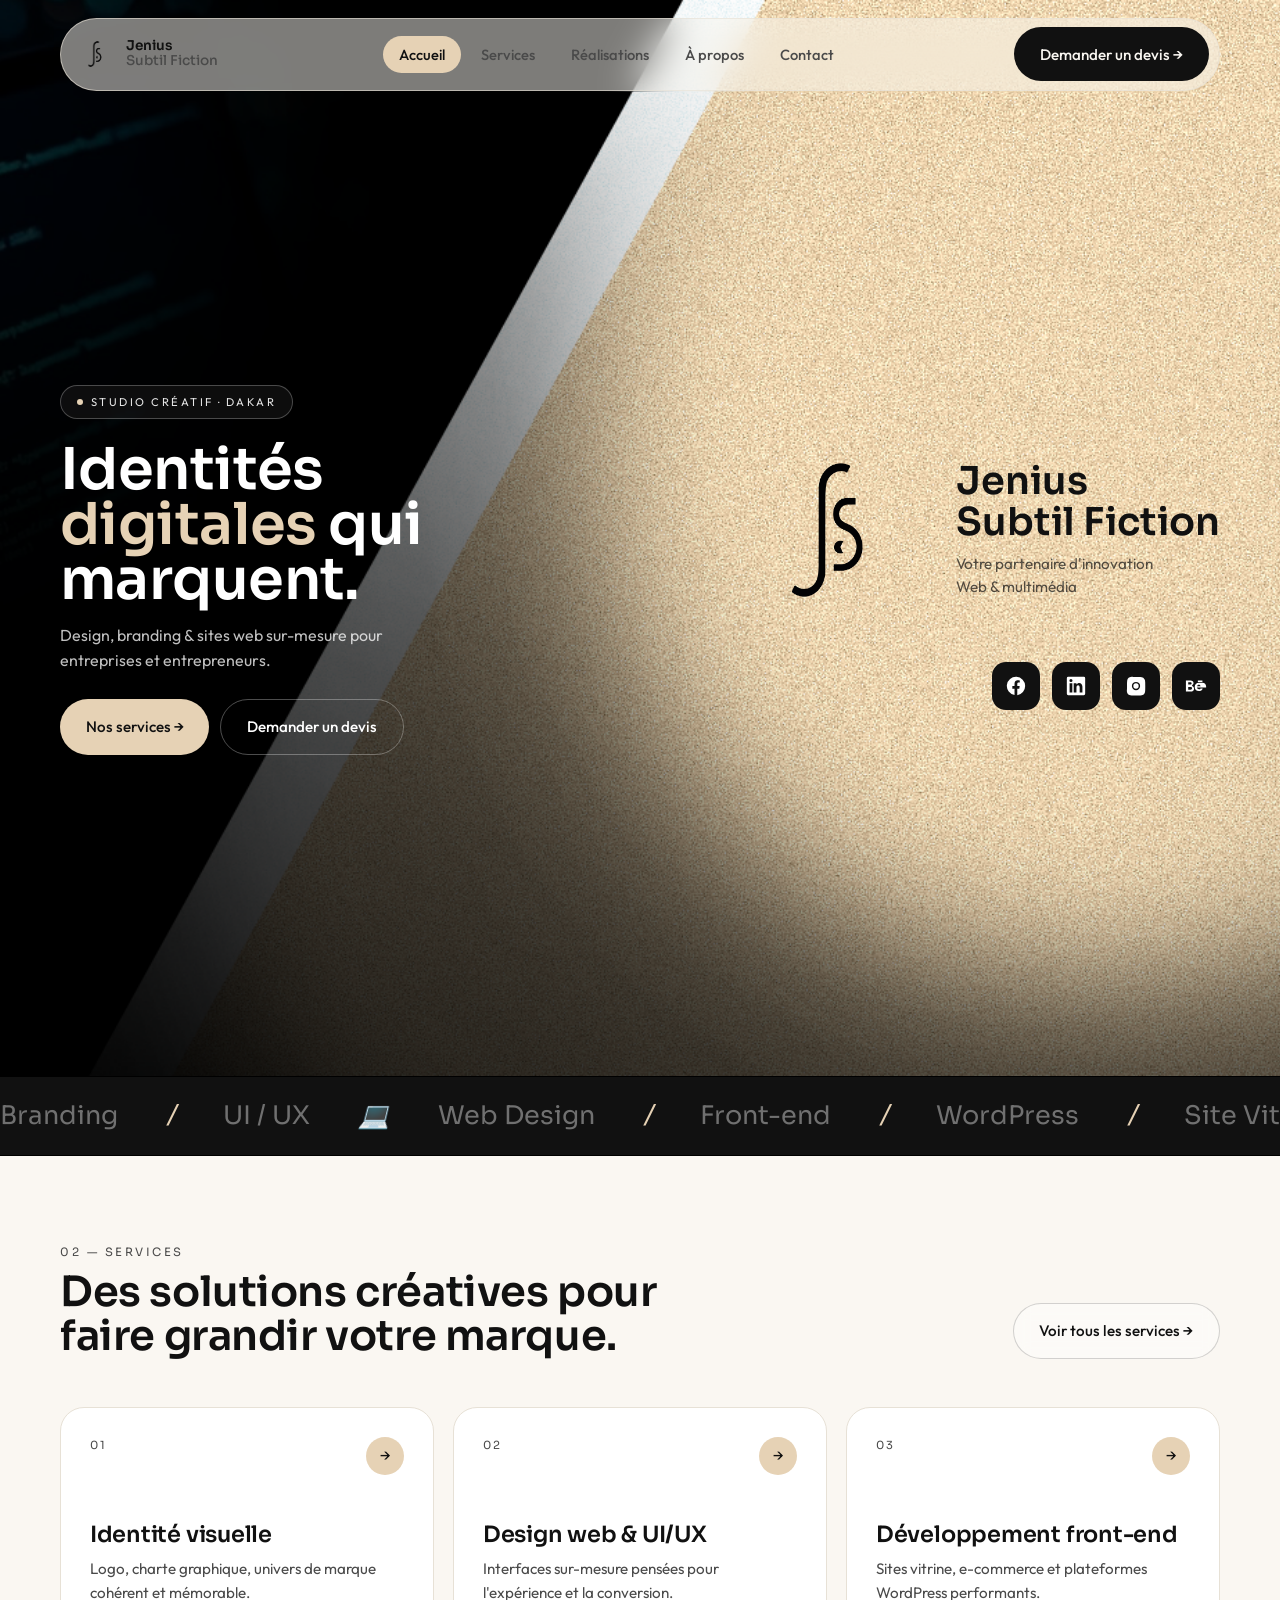
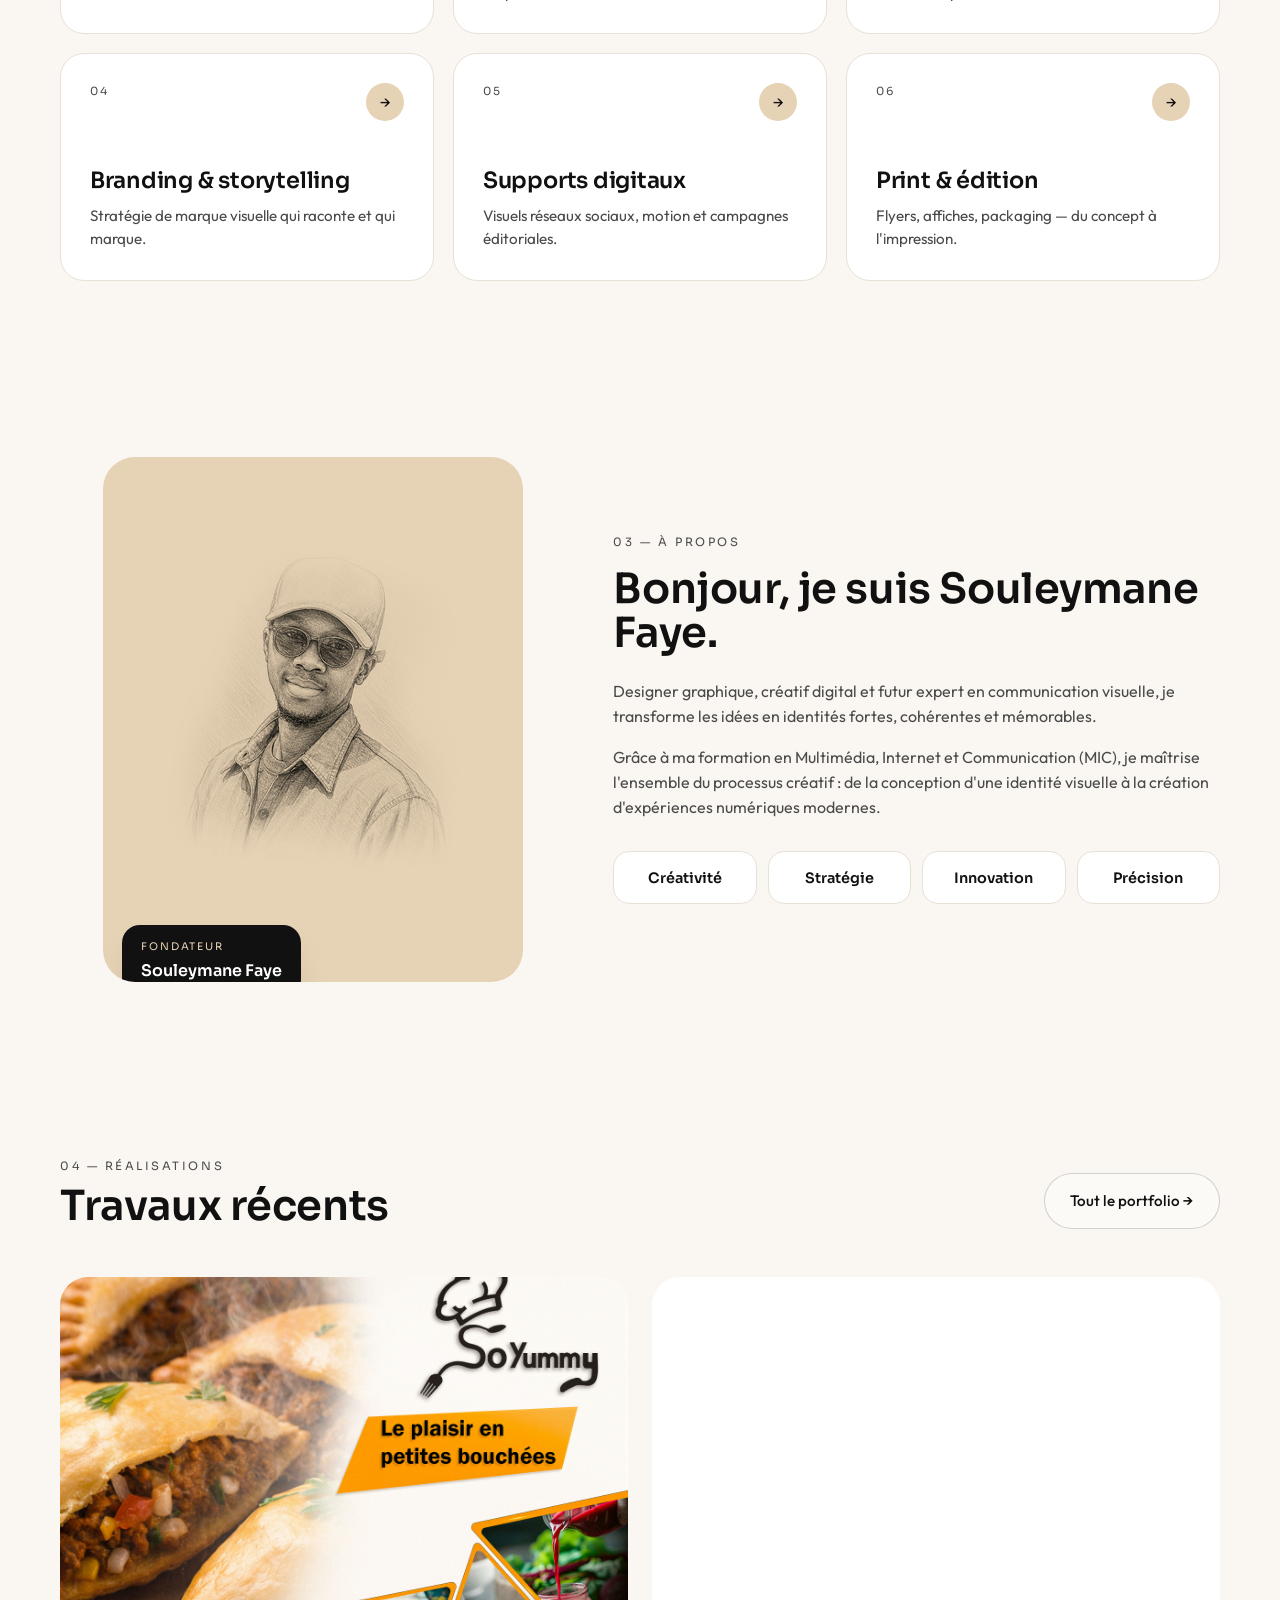
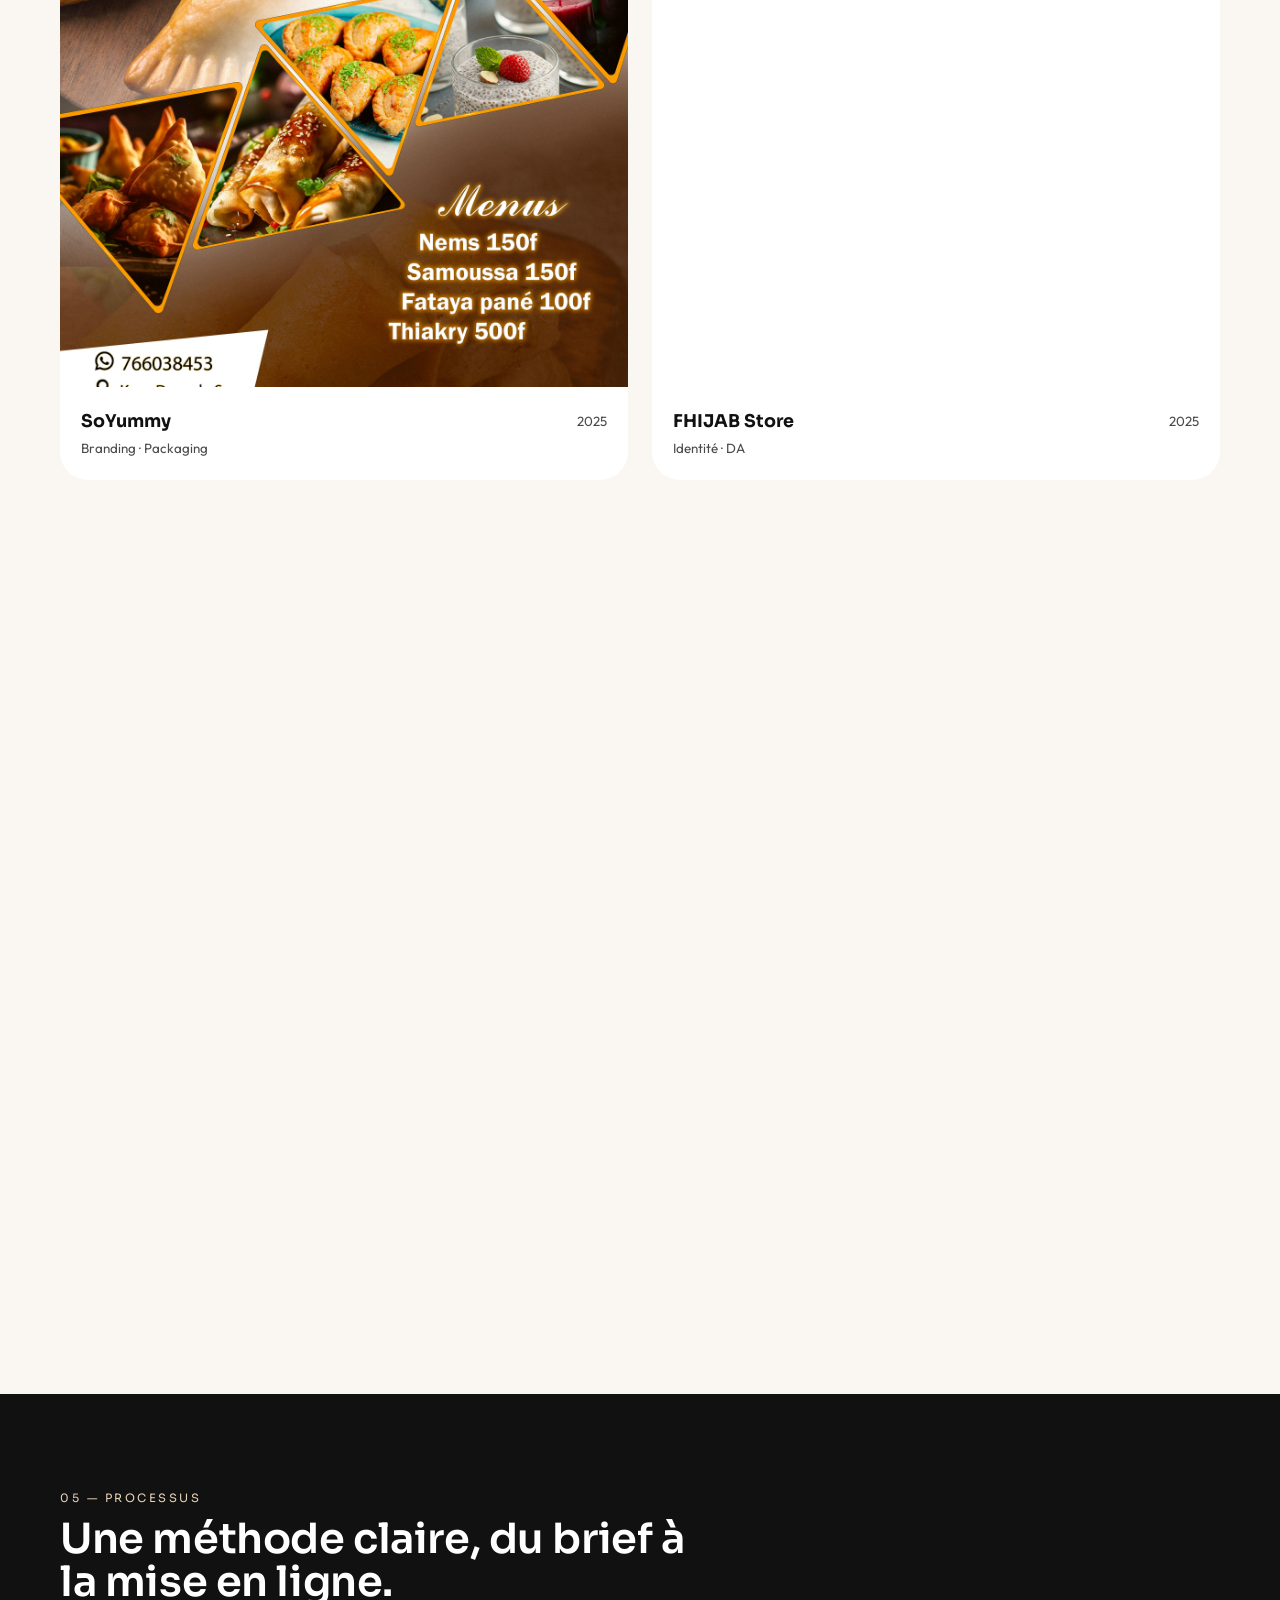
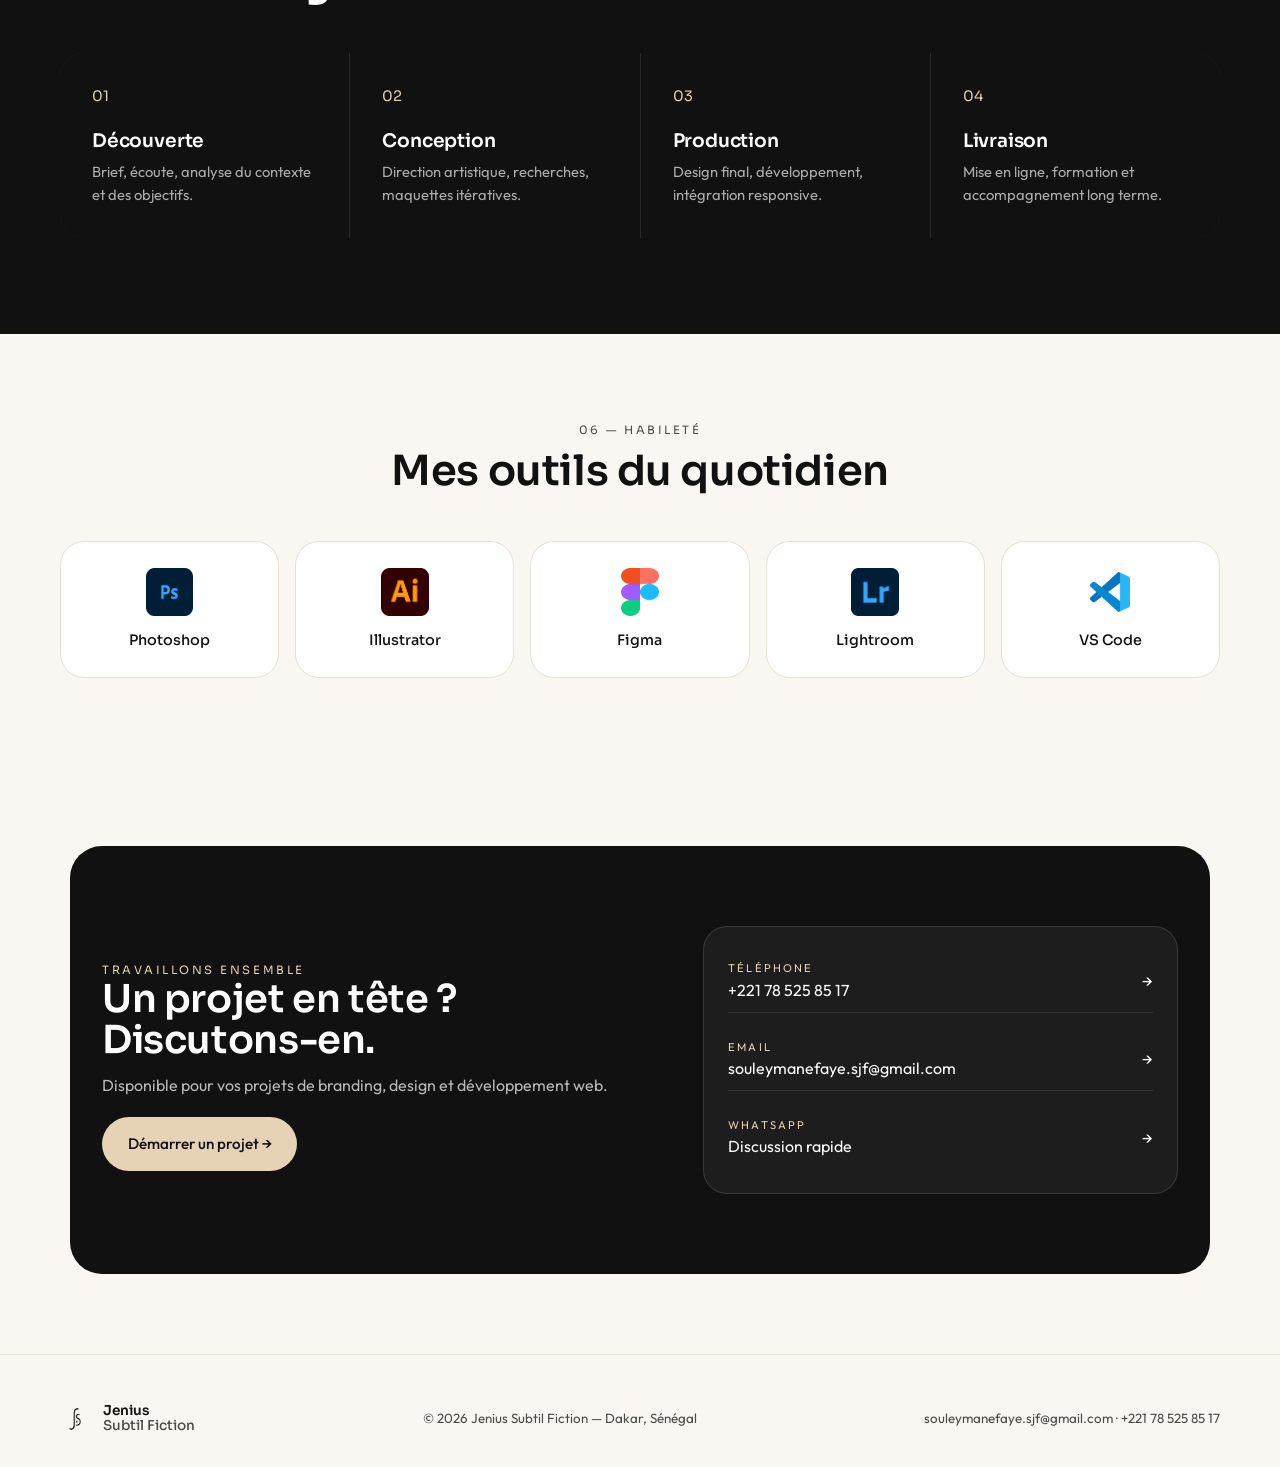
==== index.html @ a266a42e "Add files via upload" ====
<!DOCTYPE html>
<html lang="fr">
<head>
<meta charset="UTF-8"/>
<meta name="viewport" content="width=device-width, initial-scale=1"/>
<title>Jenius Subtil Fiction — Studio créatif & web à Dakar</title>
<meta name="description" content="Souleymane Faye — designer graphique et créatif digital. Identités visuelles, sites web et expériences digitales modernes."/>
<link rel="preconnect" href="https://fonts.googleapis.com"/>
<link rel="preconnect" href="https://fonts.gstatic.com" crossorigin/>
<link href="https://fonts.googleapis.com/css2?family=Sora:wght@400;500;600;700&family=Outfit:wght@300;400;500;600&display=swap" rel="stylesheet"/>
<link rel="stylesheet" href="css/styles.css"/>
</head>
<!-- Lightbox -->
<div id="lightbox" class="lightbox">
  <span class="lightbox-close">&times;</span>
  <img id="lightbox-img" src="" alt="">
</div>
<body>

<header class="nav">
  <div class="container">
    <div class="nav-inner">
      <a class="brand" href="index.html">
        <img src="assets/jsf-logo.png" alt="JSF"/>
        <span class="brand-text">Jenius<span>Subtil Fiction</span></span>
      </a>
      <nav><ul class="nav-links">
        <li><a href="index.html">Accueil</a></li>
        <li><a href="services.html">Services</a></li>
        <li><a href="realisations.html">Réalisations</a></li>
        <li><a href="a-propos.html">À propos</a></li>
        <li><a href="contact.html">Contact</a></li>
      </ul></nav>
      <a href="contact.html" class="btn btn-primary nav-cta">Demander un devis →</a>
      <button class="menu-btn" aria-label="Menu"><span></span></button>
    </div>
    <div class="mobile-panel">
      <a href="index.html">Accueil</a><a href="services.html">Services</a>
      <a href="realisations.html">Réalisations</a><a href="a-propos.html">À propos</a>
      <a href="contact.html">Contact</a>
    </div>
  </div>
</header>

<!-- HERO -->
<section class="hero">
  <div class="hero-bg"><img src="assets/header font-bg.png" alt=""/></div>
  <div class="container">
    <div class="hero-grid">
      <div class="hero-left reveal">
        <span class="hero-chip"><span class="dot"></span> Studio créatif · Dakar</span>
        <h1 class="hero-title">Identités <em>digitales</em> qui marquent.</h1>
        <p class="hero-sub">Design, branding & sites web sur-mesure pour entreprises et entrepreneurs.</p>
        <div class="hero-ctas">
          <a href="services.html" class="btn btn-sand">Nos services →</a>
          <a href="contact.html" class="btn btn-ghost-light">Demander un devis</a>
        </div>
      </div>
      <div class="hero-right reveal">
        <div class="brand-stack">
          <img src="assets/jsf-logo.png" alt="JSF"/>
          <div>
            <p class="brand-name" style="font-family:'Sora',sans-serif;font-weight:600">Jenius<br>Subtil Fiction</p>
            <p class="brand-tag">Votre partenaire d'innovation<br>Web &amp; multimédia</p>
          </div>
        </div>
        <div class="socials">
          <a href="#" aria-label="Facebook"><svg viewBox="0 0 24 24"><path d="M22 12a10 10 0 1 0-11.6 9.9v-7H8v-3h2.4V9.5c0-2.4 1.4-3.7 3.6-3.7 1 0 2.1.2 2.1.2v2.3h-1.2c-1.2 0-1.5.7-1.5 1.5V12h2.6l-.4 3h-2.2v7A10 10 0 0 0 22 12z"/></svg></a>
          <a href="#" aria-label="LinkedIn"><svg viewBox="0 0 24 24"><path d="M20.5 2h-17A1.5 1.5 0 0 0 2 3.5v17A1.5 1.5 0 0 0 3.5 22h17a1.5 1.5 0 0 0 1.5-1.5v-17A1.5 1.5 0 0 0 20.5 2zM8 19H5V9h3v10zM6.5 7.7a1.7 1.7 0 1 1 0-3.4 1.7 1.7 0 0 1 0 3.4zM19 19h-3v-5.4c0-3.2-3.5-3-3.5 0V19h-3V9h3v1.4c1.4-2.6 6.5-2.8 6.5 2.5V19z"/></svg></a>
          <a href="#" aria-label="Instagram"><svg viewBox="0 0 24 24"><path d="M12 2.2c3.2 0 3.6 0 4.8.1 1.2.1 1.9.2 2.3.4.6.2 1 .5 1.5 1 .5.5.8.9 1 1.5.2.4.3 1.1.4 2.3.1 1.2.1 1.6.1 4.8s0 3.6-.1 4.8c-.1 1.2-.2 1.9-.4 2.3-.2.6-.5 1-1 1.5-.5.5-.9.8-1.5 1-.4.2-1.1.3-2.3.4-1.2.1-1.6.1-4.8.1s-3.6 0-4.8-.1c-1.2-.1-1.9-.2-2.3-.4-.6-.2-1-.5-1.5-1-.5-.5-.8-.9-1-1.5-.2-.4-.3-1.1-.4-2.3C2.2 15.6 2.2 15.2 2.2 12s0-3.6.1-4.8c.1-1.2.2-1.9.4-2.3.2-.6.5-1 1-1.5.5-.5.9-.8 1.5-1 .4-.2 1.1-.3 2.3-.4C8.4 2.2 8.8 2.2 12 2.2zm0 5.3a4.5 4.5 0 1 0 0 9 4.5 4.5 0 0 0 0-9zm0 7.4a2.9 2.9 0 1 1 0-5.8 2.9 2.9 0 0 1 0 5.8zm4.7-7.6a1.1 1.1 0 1 1 0-2.1 1.1 1.1 0 0 1 0 2.1z"/></svg></a>
          <a href="#" aria-label="Behance"><svg viewBox="0 0 24 24"><path d="M7.8 11c.9-.4 1.5-1.2 1.5-2.3C9.3 7 8 6 6 6H1v12h5.2c2.3 0 3.7-1.1 3.7-3.1 0-1.4-.8-2.5-2.1-2.9zM3.5 8h2.3c.8 0 1.4.4 1.4 1.2 0 .8-.5 1.2-1.3 1.2H3.5V8zm2.6 8H3.5v-3h2.6c1 0 1.6.5 1.6 1.5S7.1 16 6.1 16zm9-7.5c-2.7 0-4.5 1.8-4.5 4.5s1.7 4.5 4.5 4.5c2.1 0 3.7-1 4.2-2.9h-2.3c-.3.6-.9 1-1.8 1-1.1 0-1.9-.7-2.1-1.9H23c0-.2.1-.5.1-.8-.1-2.7-1.7-4.4-4-4.4zm-2 3.7c.2-1.1 1-1.7 2-1.7s1.8.6 1.9 1.7h-3.9zM14 6h5v1.5h-5V6z"/></svg></a>
        </div>
      </div>
    </div>
  </div>
</section>

<!-- MARQUEE -->
<div class="marquee">
  <div class="marquee-track">
    <span>Branding <i class="star">/</i> UI / UX <i class="star">💻</i> Web Design <i class="star">/</i> Front-end <i class="star">/</i> WordPress <i class="star">/</i> Site Vitrine <i class="star">🎨</i> Print <i class="star">/</i> Identity <i class="star">/</i></span>
    <span>Branding <i class="star">/</i> UI / UX <i class="star">💻</i> Web Design <i class="star">/</i> Front-end <i class="star">/</i> WordPress <i class="star">/</i> Site Vitrine <i class="star">🎨</i> Print <i class="star">/</i> Identity <i class="star">/</i></span>
  </div>
</div>

<!-- SERVICES -->
<section>
  <div class="container">
    <div class="section-head reveal">
      <div>
        <p class="eyebrow">02 — Services</p>
        <h2 class="section-title" style="margin-top:.6rem">Des solutions créatives pour faire grandir votre marque.</h2>
      </div>
      <a href="services.html" class="btn btn-ghost">Voir tous les services →</a>
    </div>
    <div class="grid-3">
      <article class="card reveal"><div class="card-row"><span class="card-num">01</span><span class="card-arrow">→</span></div><h3>Identité visuelle</h3><p>Logo, charte graphique, univers de marque cohérent et mémorable.</p></article>
      <article class="card reveal"><div class="card-row"><span class="card-num">02</span><span class="card-arrow">→</span></div><h3>Design web & UI/UX</h3><p>Interfaces sur-mesure pensées pour l'expérience et la conversion.</p></article>
      <article class="card reveal"><div class="card-row"><span class="card-num">03</span><span class="card-arrow">→</span></div><h3>Développement front-end</h3><p>Sites vitrine, e-commerce et plateformes WordPress performants.</p></article>
      <article class="card reveal"><div class="card-row"><span class="card-num">04</span><span class="card-arrow">→</span></div><h3>Branding & storytelling</h3><p>Stratégie de marque visuelle qui raconte et qui marque.</p></article>
      <article class="card reveal"><div class="card-row"><span class="card-num">05</span><span class="card-arrow">→</span></div><h3>Supports digitaux</h3><p>Visuels réseaux sociaux, motion et campagnes éditoriales.</p></article>
      <article class="card reveal"><div class="card-row"><span class="card-num">06</span><span class="card-arrow">→</span></div><h3>Print & édition</h3><p>Flyers, affiches, packaging — du concept à l'impression.</p></article>
    </div>
  </div>
</section>

<!-- ABOUT -->
<section>
  <div class="container about reveal">
    <div class="about-img">
      <img src="assets/portrait.png" alt="Souleymane Faye"/>
      <div class="about-badge"><p>Fondateur</p><p>Souleymane Faye</p></div>
    </div>
    <div class="about-text">
      <p class="eyebrow">03 — À propos</p>
      <h2 class="section-title" style="margin:.6rem 0 1.5rem">Bonjour, je suis Souleymane Faye.</h2>
      <p>Designer graphique, créatif digital et futur expert en communication visuelle, je transforme les idées en identités fortes, cohérentes et mémorables.</p>
      <p>Grâce à ma formation en Multimédia, Internet et Communication (MIC), je maîtrise l'ensemble du processus créatif : de la conception d'une identité visuelle à la création d'expériences numériques modernes.</p>
      <div class="values">
        <div class="value">Créativité</div><div class="value">Stratégie</div>
        <div class="value">Innovation</div><div class="value">Précision</div>
      </div>
    </div>
  </div>
</section>

<!-- PROJECTS -->
<section>
  <div class="container">
    <div class="section-head reveal">
      <div>
        <p class="eyebrow">04 — Réalisations</p>
        <h2 class="section-title" style="margin-top:.6rem">Travaux récents</h2>
      </div>
      <a href="realisations.html" class="btn btn-ghost">Tout le portfolio →</a>
    </div>
    <div class="projects">
      <article class="project reveal"><div class="ph" style="background-image: url('assets/affiche_so-yummy.jpg');" data-alt="..."></div><div class="project-foot"><div><strong>SoYummy</strong><small>Branding · Packaging</small></div><small>2025</small></div></article>            
      <article class="project reveal"><div class="ph" style="background-image: url('assets/affiche-fa-anoce-colection-hijab1.jpg');" data-alt="..."></div><div class="project-foot"><div><strong>FHIJAB Store</strong><small>Identité · DA</small></div><small>2025</small></div></article>
      <article class="project reveal"><div class="ph" style="background-image: url('assets/affiche-sswy.jpg');" data-alt="..."></div><div class="project-foot"><div><strong>SW Hôpital</strong><a href="https://saytouwerr.byethost22.com" target="_blank" class="visit-btn"><strong>🍀 Visiter</strong></a><small>Site web · Wrdpress</small></div><small>2026</small></div></article>
      <article class="project reveal"><div class="ph" style="background-image: url('assets/affiche-juicy-fresh.jpg');" data-alt="..."></div><div class="project-foot"><div><strong>Vente. Jut de fruite</strong><small>Média · Post</small></div><small>2025</small></div></article>
    </div>
  </div>
</section>

<!-- PROCESS -->
<section class="process">
  <div class="container">
    <p class="eyebrow">05 — Processus</p>
    <h2 class="section-title" style="margin-top:.6rem">Une méthode claire, du brief à la mise en ligne.</h2>
    <div class="process-grid">
      <div class="process-item"><p class="n">01</p><h3>Découverte</h3><p>Brief, écoute, analyse du contexte et des objectifs.</p></div>
      <div class="process-item"><p class="n">02</p><h3>Conception</h3><p>Direction artistique, recherches, maquettes itératives.</p></div>
      <div class="process-item"><p class="n">03</p><h3>Production</h3><p>Design final, développement, intégration responsive.</p></div>
      <div class="process-item"><p class="n">04</p><h3>Livraison</h3><p>Mise en ligne, formation et accompagnement long terme.</p></div>
    </div>
  </div>
</section>

<!-- SKILLS -->
<section>
  <div class="container center">
    <p class="eyebrow">06 — Habileté</p>
    <h2 class="section-title" style="margin:.6rem auto 3rem">Mes outils du quotidien</h2>
    <div class="skills">
      <div class="skill reveal"><img src="assets/photoshop.png" alt=""/><p>Photoshop</p></div>
      <div class="skill reveal"><img src="assets/illustrator.png" alt=""/><p>Illustrator</p></div>
      <div class="skill reveal"><img src="assets/figma.png" alt=""/><p>Figma</p></div>
      <div class="skill reveal"><img src="assets/lightroom.png" alt=""/><p>Lightroom</p></div>
      <div class="skill reveal"><img src="assets/vscode.png" alt=""/><p>VS Code</p></div>
    </div>
  </div>
</section>

<section class="contact-block">
  <div class="inner">
    <div>
      <p class="eyebrow" style="color:var(--sand)">Travaillons ensemble</p>
      <h2>Un projet en tête ? Discutons-en.</h2>
      <p>Disponible pour vos projets de branding, design et développement web.</p>
      <a href="contact.html" class="btn btn-sand" style="margin-top:1.2rem">Démarrer un projet →</a>
    </div>
    <div class="contact-card">
      <a href="tel:+221785258517"><span><small>Téléphone</small>+221 78 525 85 17</span><span>→</span></a>
      <a href="mailto:souleymanefaye.sjf@gmail.com"><span><small>Email</small>souleymanefaye.sjf@gmail.com</span><span>→</span></a>
      <a href="https://wa.me/221785258517"><span><small>WhatsApp</small>Discussion rapide</span><span>→</span></a>
    </div>
  </div>
</section>

<footer>
  <div class="container foot">
    <div class="brand"><img src="assets/jsf-logo.png" alt="" style="height:32px;width:32px"/><span class="brand-text">Jenius<span>Subtil Fiction</span></span></div>
    <small>© <span id="y"></span> Jenius Subtil Fiction — Dakar, Sénégal</small>
    <small>souleymanefaye.sjf@gmail.com · +221 78 525 85 17</small>
  </div>
</footer>
<script>document.getElementById('y').textContent=new Date().getFullYear();</script>
<script src="js/main.js"></script>
</body>
</html>
---- css/styles.css ----
/* ===== JSF — Jenius Subtil Fiction — styles.css ===== */
:root{
  --bg:#FAF7F2;
  --ink:#111111;
  --ink-soft:#4a4a4a;
  --sand:#E6D2B5;
  --sand-deep:#C9B194;
  --card:#ffffff;
  --border:#e7e1d6;
  --shadow-soft:0 6px 18px rgba(17,17,17,.06);
  --shadow-card:0 18px 40px -18px rgba(17,17,17,.25);
  --radius:18px;
}
*{box-sizing:border-box;margin:0;padding:0}
html{scroll-behavior:smooth}
body{
  font-family:'Outfit',system-ui,-apple-system,Segoe UI,Roboto,sans-serif;
  background:var(--bg);color:var(--ink);
  -webkit-font-smoothing:antialiased;line-height:1.55;
}
h1,h2,h3,h4{font-family:'Sora',sans-serif;font-weight:600;letter-spacing:-.01em;line-height:1.05}
a{color:inherit;text-decoration:none}
img{max-width:100%;display:block}
.container{max-width:1200px;margin:0 auto;padding:0 20px}
.btn{
  display:inline-flex;align-items:center;gap:.5rem;
  padding:.95rem 1.6rem;border-radius:999px;font-weight:500;font-size:.95rem;
  transition:transform .2s ease, background .2s ease;
}
.btn:hover{transform:scale(1.03)}
.btn-primary{background:var(--ink);color:var(--bg)}
.btn-sand{background:var(--sand);color:var(--ink)}
.btn-ghost{border:1px solid rgba(17,17,17,.18);color:var(--ink);background:rgba(255,255,255,.4);backdrop-filter:blur(8px)}
.btn-ghost-light{border:1px solid rgba(255,255,255,.3);color:#fff}
.btn-ghost-light:hover{background:rgba(255,255,255,.1)}

.eyebrow{font-family:'Sora',sans-serif;font-size:.72rem;letter-spacing:.22em;text-transform:uppercase;color:var(--ink-soft)}

/* ===== NAVBAR ===== */
.nav{
  position:fixed;inset:0 0 auto 0;z-index:50;
  padding:1.1rem 0;transition:padding .3s ease;
}
.nav.scrolled{padding:.6rem 0}
.nav-inner{
  display:flex;align-items:center;justify-content:space-between;gap:1rem;
  padding:.55rem .65rem .55rem 1rem;border:1px solid rgba(231,225,214,.6);
  border-radius:999px;background:rgba(250,247,242,.5);backdrop-filter:blur(20px);
  transition:background .3s ease, box-shadow .3s ease;
}
.nav.scrolled .nav-inner{background:rgba(250,247,242,.92);box-shadow:var(--shadow-soft)}
.brand{display:flex;align-items:center;gap:.7rem}
.brand img{height:38px;width:38px;object-fit:contain}
.brand-text{font-family:'Sora',sans-serif;font-size:.85rem;font-weight:600;line-height:1.1}
.brand-text span{display:block;color:var(--ink-soft);font-weight:500}
.nav-links{display:flex;gap:.25rem;list-style:none}
.nav-links a{
  padding:.55rem 1rem;border-radius:999px;font-size:.92rem;font-weight:500;
  color:var(--ink-soft);transition:color .2s;
}
.nav-links a:hover{color:var(--ink)}
.nav-links a.active{background:var(--sand);color:var(--ink)}
.nav-cta{display:none}
@media(min-width:880px){.nav-cta{display:inline-flex}}
.menu-btn{display:grid;place-items:center;width:42px;height:42px;border-radius:999px;background:rgba(255,255,255,.6);border:none;cursor:pointer}
@media(min-width:880px){.menu-btn{display:none}}
.menu-btn span{position:relative;width:18px;height:2px;background:var(--ink);display:block}
.menu-btn span::before,.menu-btn span::after{
  content:"";position:absolute;left:0;width:100%;height:2px;background:var(--ink);transition:.25s;
}
.menu-btn span::before{top:-6px}
.menu-btn span::after{top:6px}
.nav.open .menu-btn span{background:transparent}
.nav.open .menu-btn span::before{top:0;transform:rotate(45deg)}
.nav.open .menu-btn span::after{top:0;transform:rotate(-45deg)}
@media(max-width:879px){.nav-links{display:none}}
.mobile-panel{display:none;margin-top:.5rem;background:#fff;border-radius:24px;padding:1rem;box-shadow:var(--shadow-card)}
.nav.open .mobile-panel{display:block}
.mobile-panel a{display:block;padding:.85rem 1rem;border-radius:14px;font-weight:500;color:var(--ink)}
.mobile-panel a:hover{background:#f3ede2}

/* ===== HERO ===== */
.hero{position:relative;overflow:hidden;min-height:100vh}
.hero-bg{position:absolute;inset:0;z-index:-1}
.hero-bg img{width:100%;height:100%;object-fit:cover}
.hero-grid{
  display:grid;grid-template-columns:1fr;gap:2rem;align-items:center;
  padding:9rem 0 5rem;min-height:100vh;
}
@media(min-width:1024px){.hero-grid{grid-template-columns:5fr 7fr;gap:1.5rem}}
.hero-left{color:#fff}
.hero-chip{
  display:inline-flex;align-items:center;gap:.5rem;
  border:1px solid rgba(255,255,255,.25);background:rgba(255,255,255,.05);
  backdrop-filter:blur(8px);padding:.45rem 1rem;border-radius:999px;
  font-size:.7rem;letter-spacing:.22em;text-transform:uppercase;color:rgba(255,255,255,.9);
}
.hero-chip .dot{width:6px;height:6px;border-radius:99px;background:var(--sand)}
.hero-title{
  font-size:clamp(2.2rem,5vw,3.6rem);margin:1.4rem 0 1rem;color:#fff;
  font-weight:600;line-height:.96;
}
.hero-title em{font-style:normal;color:var(--sand)}
.hero-sub{color:rgba(255,255,255,.75);max-width:360px;margin-bottom:1.6rem}
.hero-ctas{display:flex;flex-wrap:wrap;gap:.7rem}
.hero-right{
  display:flex;flex-direction:column;align-items:center;justify-content:center;gap:2rem;
}
@media(min-width:1024px){.hero-right{align-items:flex-end}}
.brand-stack{display:flex;align-items:center;gap:1.4rem}
.brand-stack img{height:140px;width:140px;object-fit:contain}
@media(min-width:768px){.brand-stack img{height:200px;width:200px}}
.brand-name{font-size:clamp(1.6rem,3vw,2.5rem);color:var(--ink);line-height:1.05}
.brand-tag{margin-top:.6rem;color:rgba(17,17,17,.7);font-size:.95rem;max-width:230px}
.socials{display:flex;gap:.75rem}
.socials a{
  width:48px;height:48px;border-radius:14px;background:var(--ink);color:#fff;
  display:grid;place-items:center;transition:transform .2s;
}
.socials a:hover{transform:scale(1.1)}
.socials svg{width:22px;height:22px;fill:#fff}

/* ===== MARQUEE ===== */
.marquee{
  background:var(--ink);color:rgba(255,255,255,.4);
  border-top:1px solid #000;border-bottom:1px solid #000;overflow:hidden;padding:1.2rem 0;
}
.marquee-track{display:flex;gap:3rem;white-space:nowrap;width:max-content;
  animation:marquee 35s linear infinite;font-family:'Sora',sans-serif;font-size:1.6rem}
.marquee-track span{display:inline-flex;align-items:center;gap:3rem}
.marquee-track .star{color:var(--sand)}
@keyframes marquee{to{transform:translateX(-50%)}}

/* ===== SECTIONS ===== */
section{padding:5.5rem 0}
.section-head{display:flex;justify-content:space-between;align-items:flex-end;gap:2rem;flex-wrap:wrap;margin-bottom:3rem}
.section-title{font-size:clamp(1.9rem,3.3vw,2.6rem);max-width:600px}

/* ===== SERVICES GRID ===== */
.grid-3{display:grid;grid-template-columns:1fr;gap:1.2rem}
@media(min-width:680px){.grid-3{grid-template-columns:repeat(2,1fr)}}
@media(min-width:1000px){.grid-3{grid-template-columns:repeat(3,1fr)}}
.card{
  background:var(--card);border:1px solid var(--border);border-radius:24px;padding:1.8rem;
  transition:transform .25s ease, box-shadow .25s ease;position:relative;overflow:hidden;
}
.card:hover{transform:translateY(-4px);box-shadow:var(--shadow-card)}
.card-row{display:flex;justify-content:space-between;align-items:flex-start}
.card-num{font-family:'Sora',sans-serif;font-size:.7rem;letter-spacing:.2em;color:var(--ink-soft);text-transform:uppercase}
.card-arrow{
  width:38px;height:38px;display:grid;place-items:center;border-radius:999px;
  background:var(--sand);color:var(--ink);transition:transform .25s;
}
.card:hover .card-arrow{transform:rotate(45deg)}
.card h3{margin:3rem 0 .7rem;font-size:1.4rem}
.card p{color:var(--ink-soft);font-size:.95rem}

/* ===== ABOUT ===== */
.about{display:grid;gap:3rem;align-items:center;grid-template-columns:1fr}
@media(min-width:980px){.about{grid-template-columns:5fr 6fr}}
.about-img{
  aspect-ratio:4/5;border-radius:32px;overflow:hidden;background:var(--sand);
  max-width:420px;margin:0 auto;position:relative;
}
.about-img img{width:100%;height:100%;object-fit:cover;mix-blend-mode:multiply}
.about-badge{
  position:absolute;left:1.2rem;bottom:-1rem;background:var(--ink);color:#fff;
  padding:.9rem 1.2rem;border-radius:18px;box-shadow:var(--shadow-card);
}
.about-badge p:first-child{font-size:.65rem;letter-spacing:.18em;color:var(--sand);text-transform:uppercase;font-family:'Sora',sans-serif}
.about-badge p:last-child{font-family:'Sora',sans-serif;font-weight:600;margin-top:.2rem}
.about-text p{color:var(--ink-soft);margin-bottom:1rem}
.values{display:grid;grid-template-columns:repeat(2,1fr);gap:.7rem;margin-top:2rem}
@media(min-width:600px){.values{grid-template-columns:repeat(4,1fr)}}
.value{background:var(--card);border:1px solid var(--border);border-radius:16px;padding:.9rem;text-align:center;font-family:'Sora',sans-serif;font-weight:600;font-size:.9rem}

/* ===== PORTFOLIO ===== */
.projects{display:grid;grid-template-columns:1fr;gap:1.5rem}
@media(min-width:780px){.projects{grid-template-columns:repeat(2,1fr)}}
.project{background:var(--card);border-radius:28px;overflow:hidden;transition:transform .3s}
.project:hover{transform:translateY(-4px)}
.project .ph{
  aspect-ratio:4/5;background:linear-gradient(135deg,var(--sand),var(--sand-deep));
  display:grid;place-items:center;color:var(--ink);font-family:'Sora',sans-serif;font-size:2.5rem;font-weight:600;
}
.project-foot{display:flex;justify-content:space-between;padding:1.3rem}
.project-foot strong{font-family:'Sora',sans-serif;font-size:1.1rem}
.project-foot small{color:var(--ink-soft);display:block;margin-top:.2rem}

/* ===== PROCESS (dark) ===== */
.process{background:var(--ink);color:#fff;padding:6rem 0}
.process h2{color:#fff;max-width:640px}
.process .eyebrow{color:var(--sand)}
.process-grid{display:grid;grid-template-columns:1fr;gap:1px;background:rgba(255,255,255,.1);border-radius:24px;overflow:hidden;margin-top:3rem}
@media(min-width:700px){.process-grid{grid-template-columns:repeat(2,1fr)}}
@media(min-width:1024px){.process-grid{grid-template-columns:repeat(4,1fr)}}
.process-item{background:var(--ink);padding:2rem;transition:background .25s}
.process-item:hover{background:#191919}
.process-item .n{color:var(--sand);font-family:'Sora',sans-serif;font-size:.9rem}
.process-item h3{margin:1.5rem 0 .6rem;color:#fff}
.process-item p{color:rgba(255,255,255,.65);font-size:.92rem}

/* ===== SKILLS ===== */
.skills{display:grid;grid-template-columns:repeat(2,1fr);gap:1rem}
@media(min-width:700px){.skills{grid-template-columns:repeat(5,1fr)}}
.skill{background:var(--card);border:1px solid var(--border);border-radius:24px;padding:1.6rem;text-align:center;transition:transform .2s}
.skill:hover{transform:translateY(-4px)}
.skill img{height:48px;width:48px;object-fit:contain;margin:0 auto .8rem}
.skill p{font-family:'Sora',sans-serif;font-size:.9rem;font-weight:500}

/* ===== CONTACT BLOCK ===== */
.contact-block{background:var(--ink);color:#fff;padding:5rem 0;border-radius:32px;margin:5rem auto;max-width:1140px}
.contact-block .inner{display:grid;gap:2rem;grid-template-columns:1fr;padding:0 2rem}
@media(min-width:900px){.contact-block .inner{grid-template-columns:1.2fr 1fr;align-items:center}}
.contact-block h2{color:#fff;font-size:clamp(1.8rem,3vw,2.4rem)}
.contact-block p{color:rgba(255,255,255,.7);margin-top:.8rem}
.contact-card{background:rgba(255,255,255,.05);border:1px solid rgba(255,255,255,.12);border-radius:24px;padding:1.5rem;display:grid;gap:1rem}
.contact-card a{display:flex;justify-content:space-between;align-items:center;padding:.6rem 0;border-bottom:1px solid rgba(255,255,255,.1);color:#fff}
.contact-card a:last-child{border:none}
.contact-card small{display:block;color:var(--sand);font-size:.7rem;letter-spacing:.18em;text-transform:uppercase}

/* ===== FOOTER ===== */
footer{padding:3rem 0 2rem;border-top:1px solid var(--border)}
.foot{display:flex;flex-wrap:wrap;justify-content:space-between;gap:1.5rem;align-items:center}
.foot small{color:var(--ink-soft)}

/* ===== FORM ===== */
.form{display:grid;gap:1rem;background:#fff;padding:2rem;border-radius:24px;border:1px solid var(--border)}
.form label{font-family:'Sora',sans-serif;font-size:.8rem;font-weight:500;color:var(--ink);display:block;margin-bottom:.4rem}
.form input,.form textarea,.form select{
  width:100%;padding:.85rem 1rem;border:1px solid var(--border);border-radius:14px;
  font-family:inherit;font-size:.95rem;background:#faf7f2;color:var(--ink);
}
.form input:focus,.form textarea:focus,.form select:focus{outline:2px solid var(--sand)}
.form .row{display:grid;gap:1rem;grid-template-columns:1fr}
@media(min-width:600px){.form .row{grid-template-columns:1fr 1fr}}

/* ===== UTILS ===== */
.reveal{opacity:0;transform:translateY(20px);transition:opacity .8s ease, transform .8s ease}
.reveal.show{opacity:1;transform:none}
.dark-section{background:var(--ink);color:#fff}
.center{text-align:center}
.muted{color:var(--ink-soft)}
.pill{display:inline-block;padding:.35rem .8rem;border-radius:999px;background:var(--sand);font-size:.78rem;font-family:'Sora',sans-serif}

/* page hero (other than home) */
.page-hero{padding:9rem 0 4rem;text-align:center}
.page-hero h1{font-size:clamp(2.2rem,5vw,3.8rem);margin-bottom:1rem}
.page-hero p{color:var(--ink-soft);max-width:600px;margin:0 auto}
/* LIGHTBOX */
.project .ph{
  cursor: pointer;
  background-size: cover;
  background-position: center;
}

.lightbox{
  position: fixed;
  inset: 0;
  background: rgba(0,0,0,0.92);
  display: flex;
  justify-content: center;
  align-items: center;
  opacity: 0;
  visibility: hidden;
  transition: .3s ease;
  z-index: 9999;
  padding: 20px;
}

.lightbox.active{
  opacity: 1;
  visibility: visible;
}

.lightbox img{
  max-width: 95%;
  max-height: 95%;
  object-fit: contain;
  border-radius: 12px;
}

.lightbox-close{
  position: absolute;
  top: 20px;
  right: 35px;
  font-size: 50px;
  color: white;
  cursor: pointer;
  line-height: 1;
}
.a{color: var(--ink);}
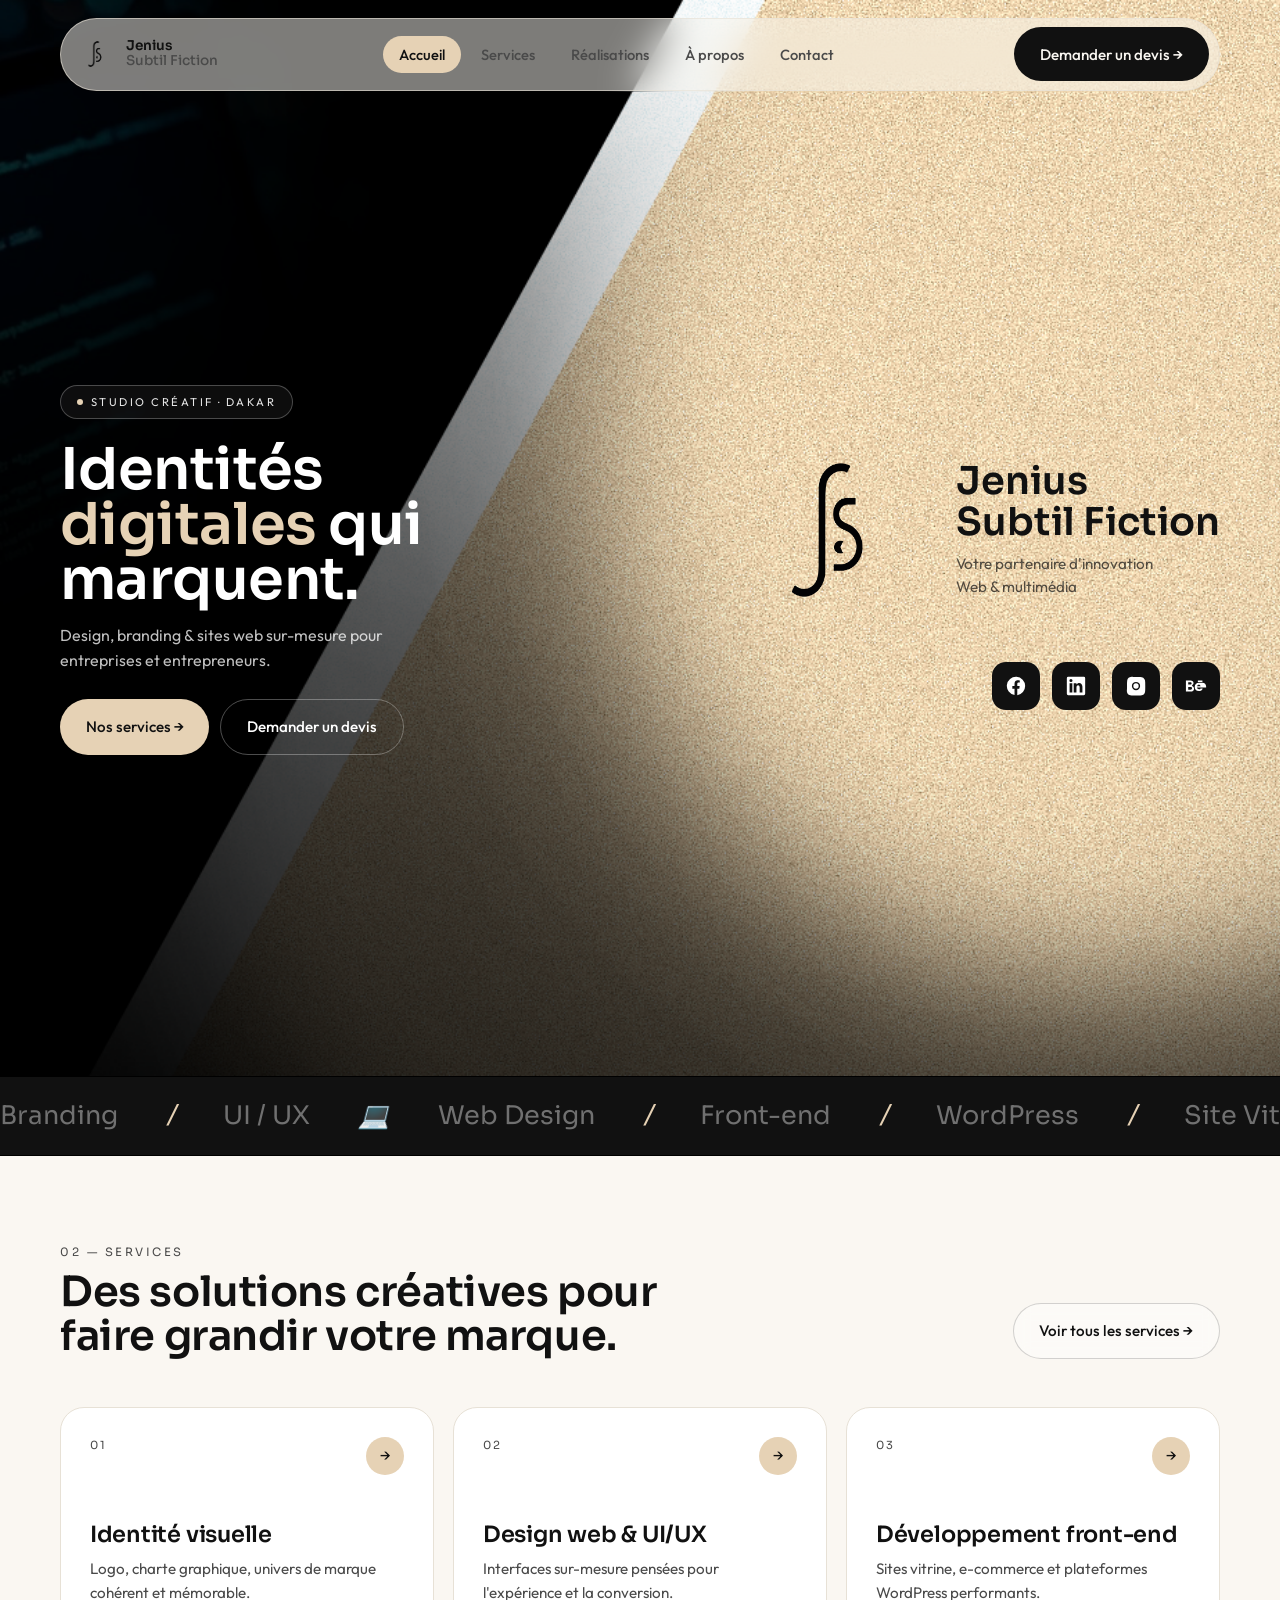
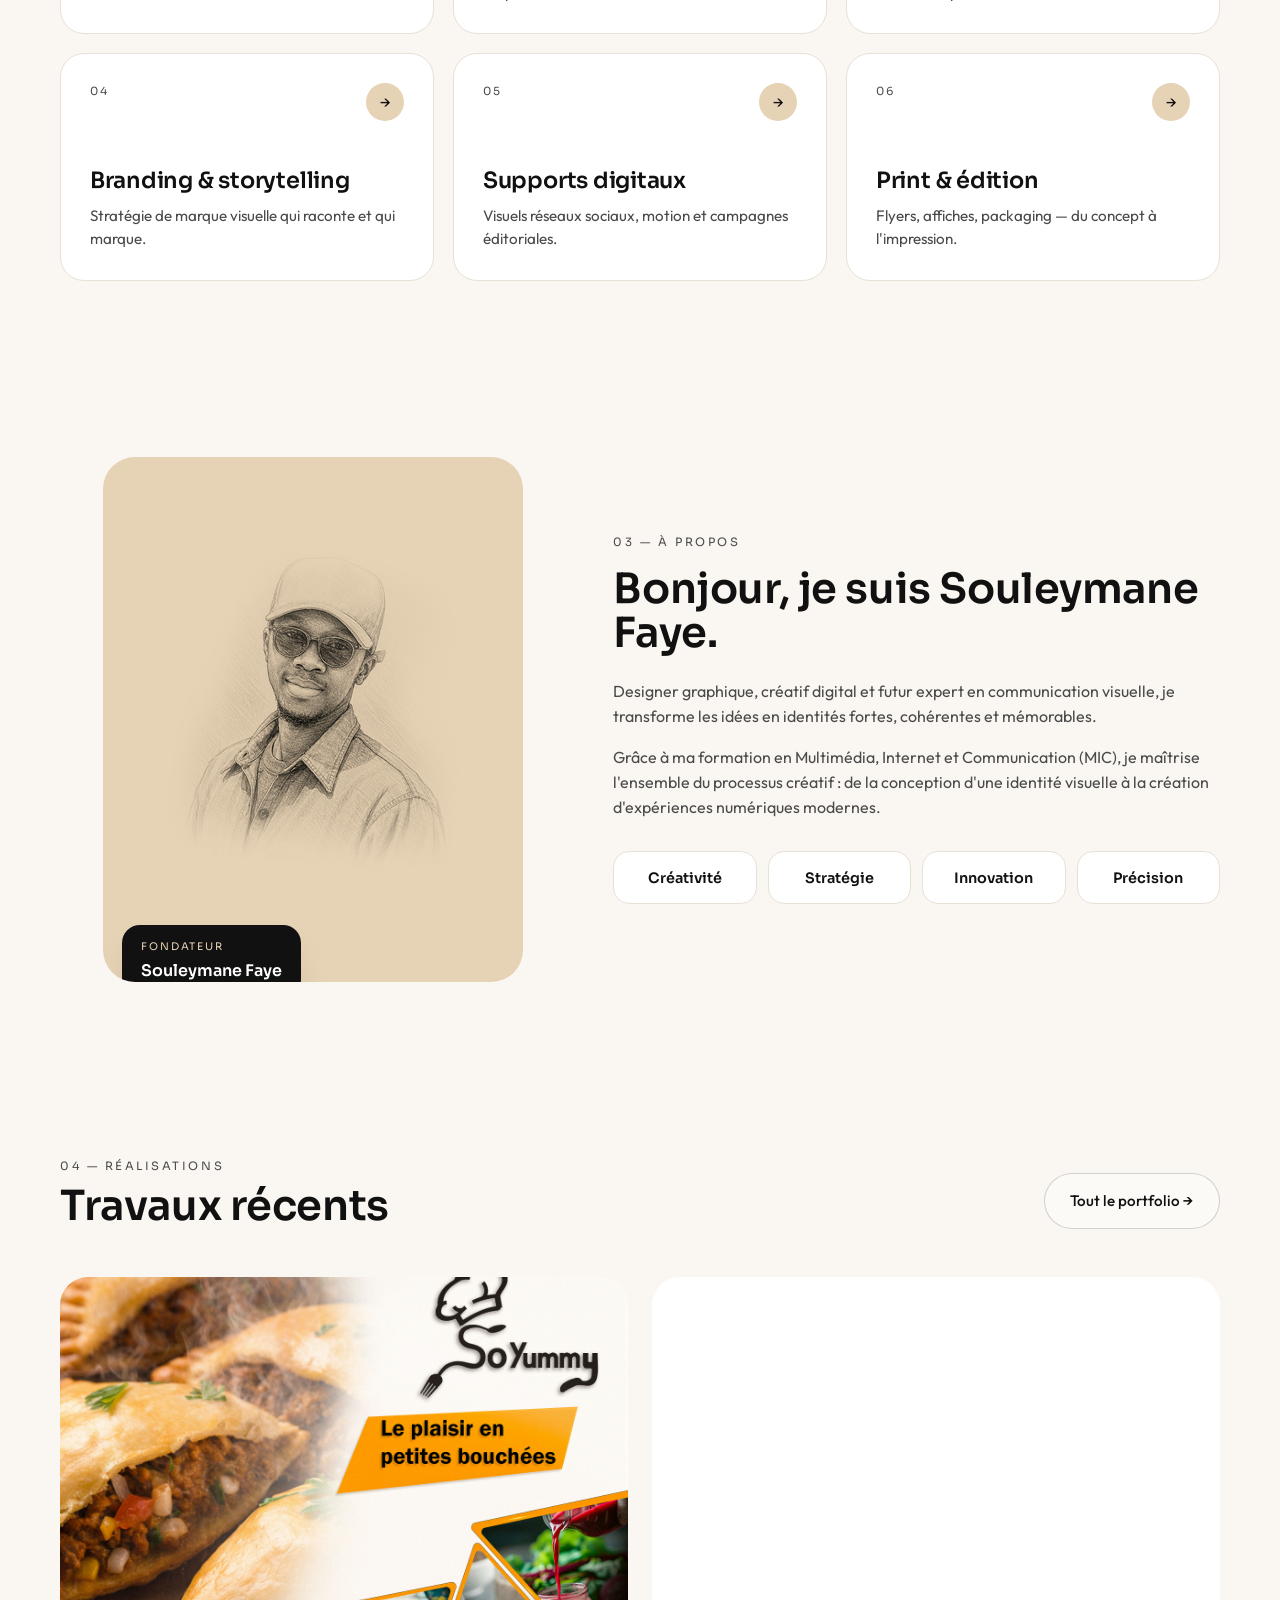
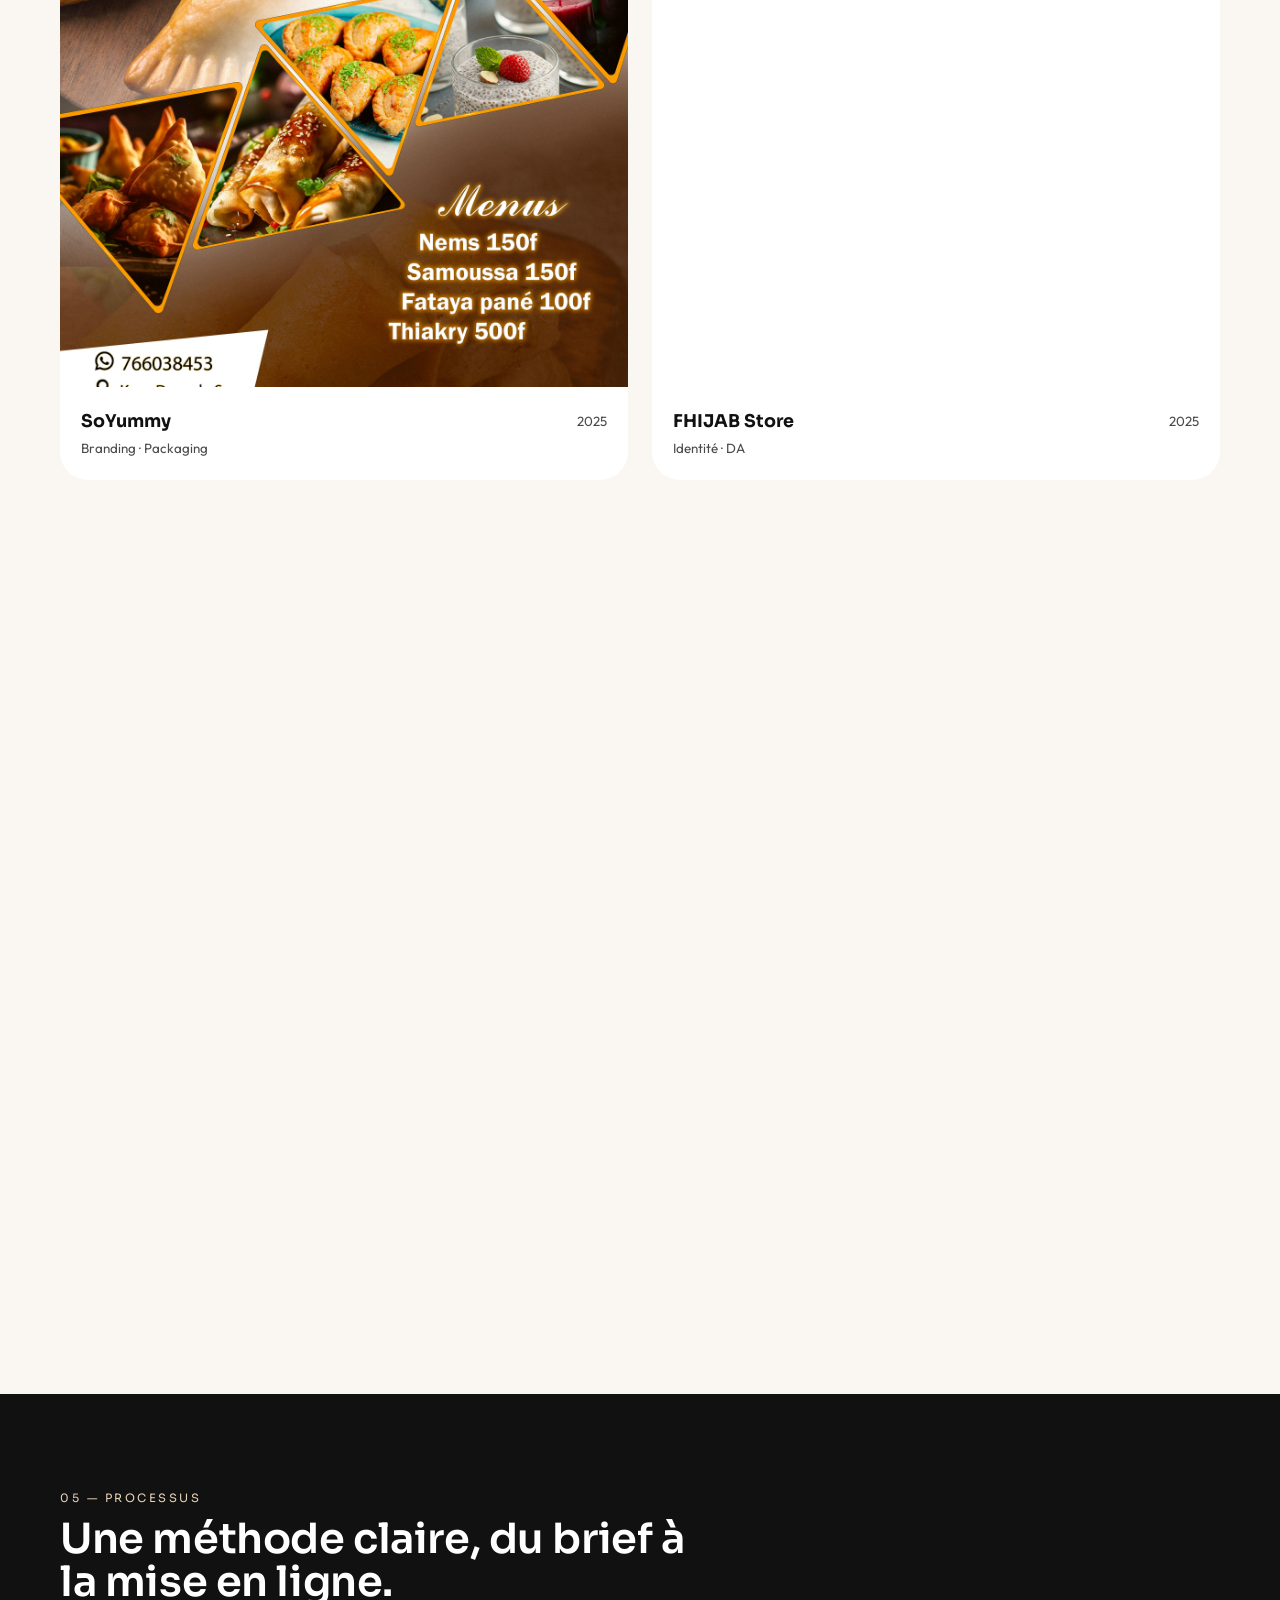
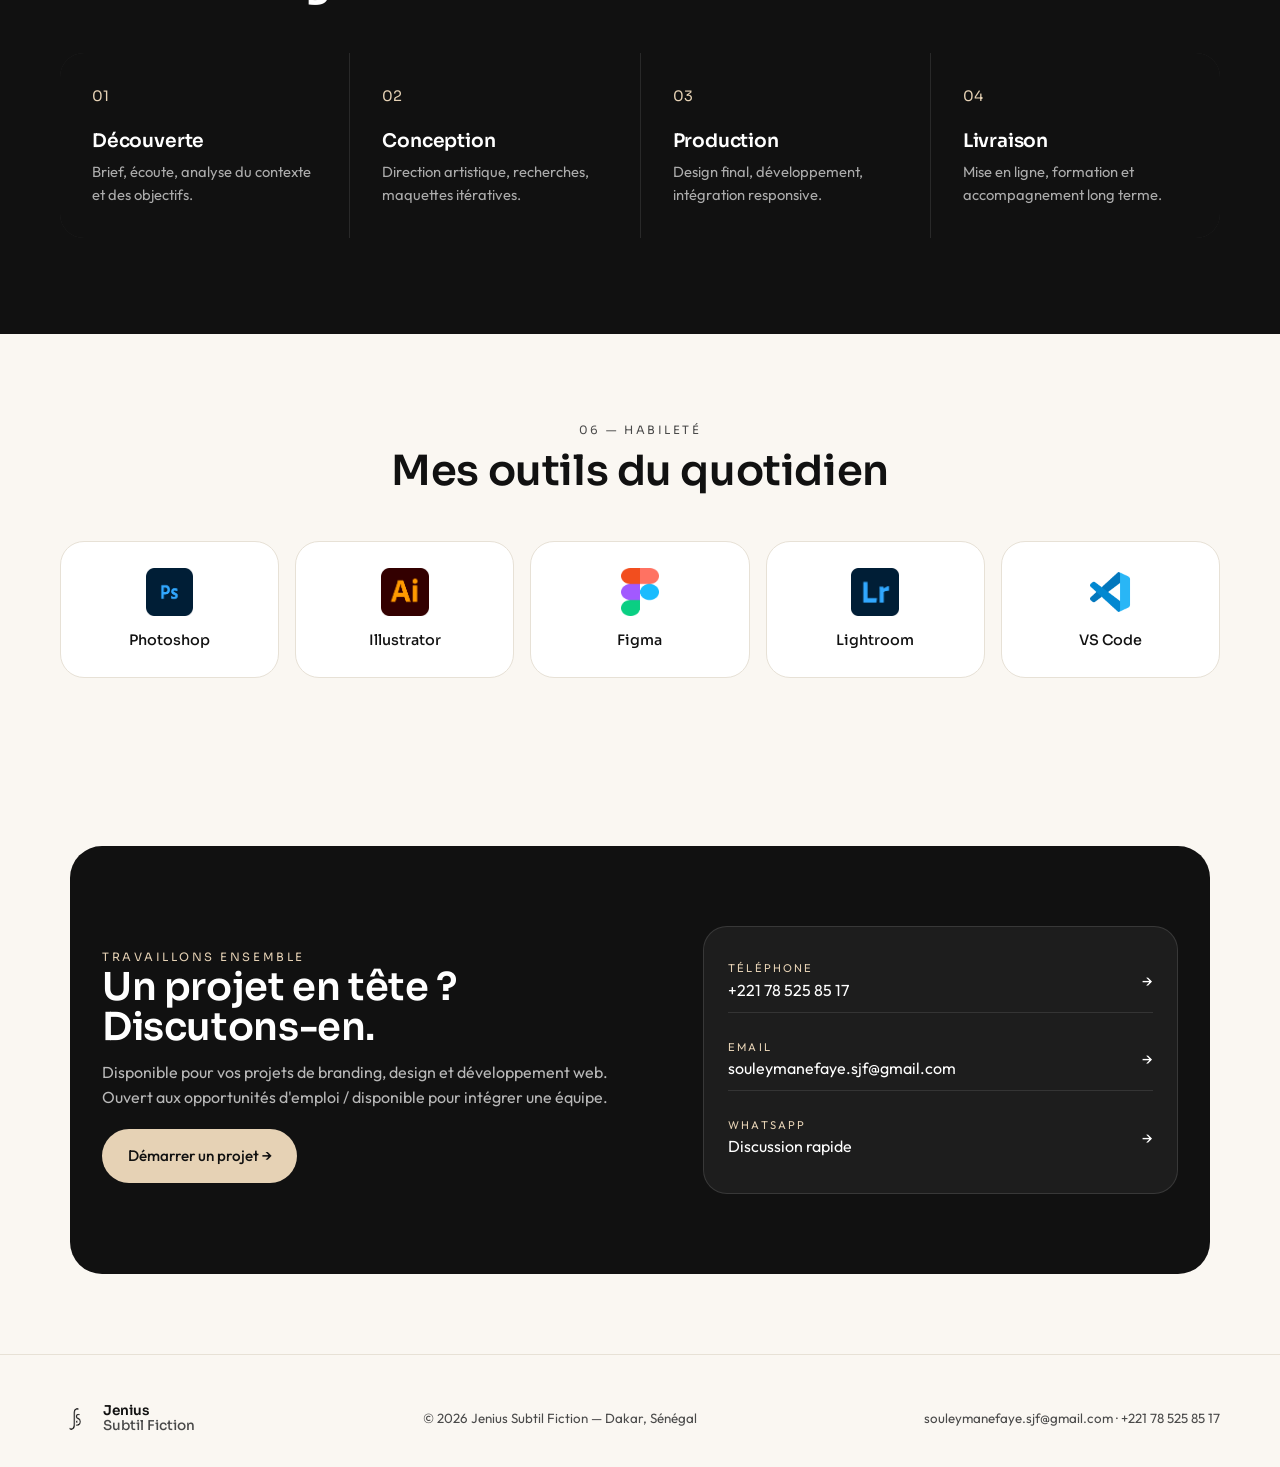
==== commit d2db9ad4: "Update index.html" ====
--- a/index.html
+++ b/index.html
@@ -177,7 +177,7 @@
     <div>
       <p class="eyebrow" style="color:var(--sand)">Travaillons ensemble</p>
       <h2>Un projet en tête ? Discutons-en.</h2>
-      <p>Disponible pour vos projets de branding, design et développement web.</p>
+      <p>Disponible pour vos projets de branding, design et développement web.<br> Ouvert aux opportunités d'emploi / disponible pour intégrer une équipe.</p>
       <a href="contact.html" class="btn btn-sand" style="margin-top:1.2rem">Démarrer un projet →</a>
     </div>
     <div class="contact-card">
